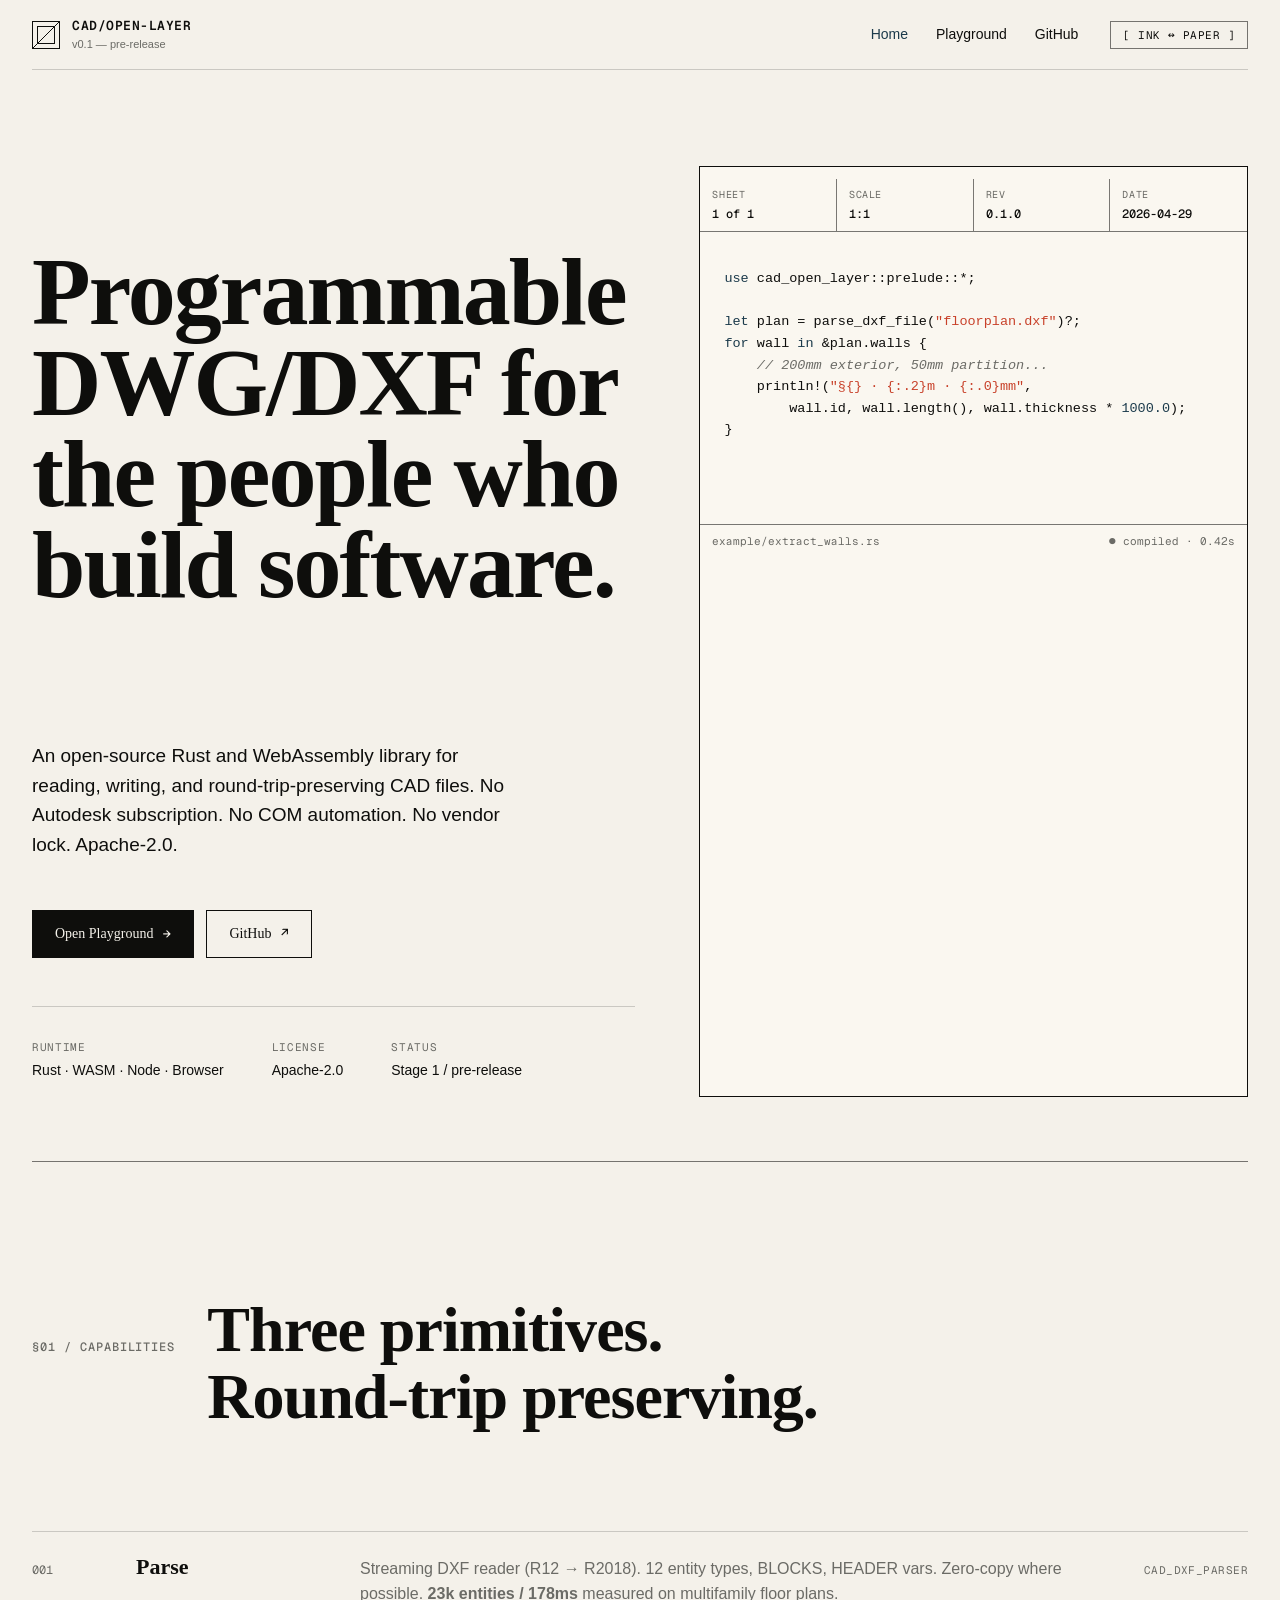
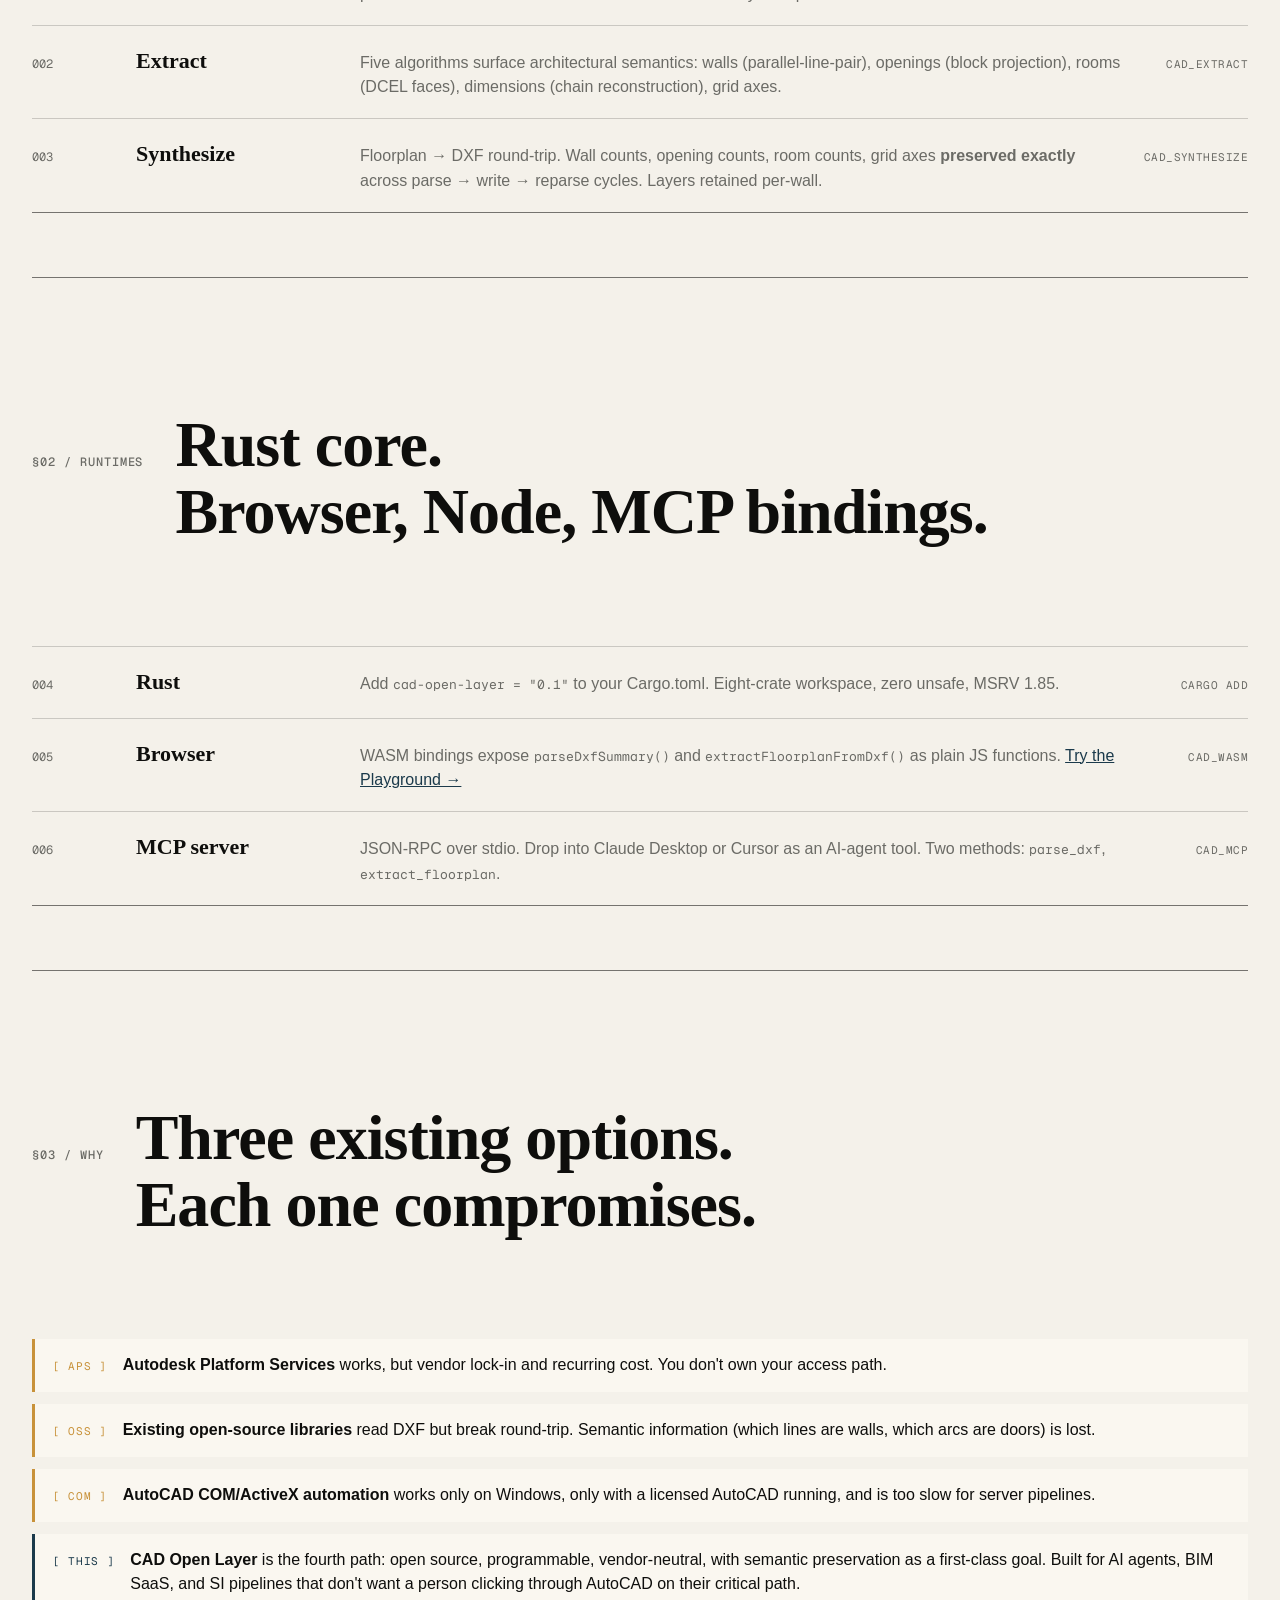
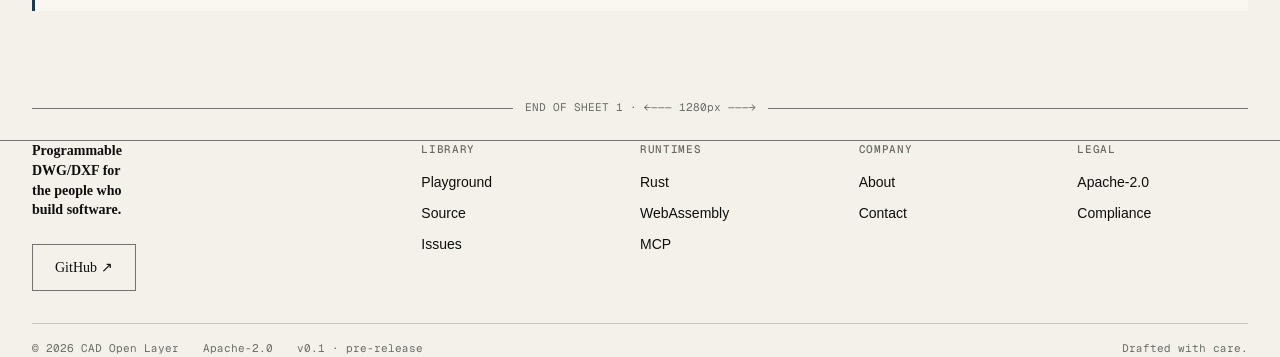
==== web/index.html @ 50a0a86c "feat(web): static landing + WASM Playground at /web Implements the design system from DESIGN.md as a" ====
<!DOCTYPE html>
<html lang="en" data-theme="paper">
<head>
<meta charset="UTF-8">
<meta name="viewport" content="width=device-width, initial-scale=1.0">
<title>CAD Open Layer — programmable DWG/DXF for the people who build software</title>
<meta name="description" content="Open-source Rust + WebAssembly library for reading, writing, and round-trip-preserving DWG/DXF CAD files. Apache-2.0.">
<meta property="og:title" content="CAD Open Layer">
<meta property="og:description" content="Programmable DWG/DXF for the people who build software. Apache-2.0.">
<link rel="preconnect" href="https://api.fontshare.com">
<link rel="preconnect" href="https://fonts.googleapis.com">
<link rel="preconnect" href="https://fonts.gstatic.com" crossorigin>
<link href="https://api.fontshare.com/v2/css?f[]=cabinet-grotesk@600,700,800&f[]=switzer@400,500,600,700&display=swap" rel="stylesheet">
<link href="https://fonts.googleapis.com/css2?family=Geist+Mono:wght@400;500;600&display=swap" rel="stylesheet">
<link rel="stylesheet" href="./assets/style.css">
<style>
.hero {
  padding: 96px 0 64px;
  display: grid;
  grid-template-columns: 1.1fr 1fr;
  gap: 64px;
}
.hero-prose { display: flex; flex-direction: column; gap: 32px; }
.hero-meta {
  display: flex;
  gap: 48px;
  align-items: baseline;
  padding-top: 32px;
  border-top: 1px solid var(--rule);
}
.hero-meta dt { font-family: 'Geist Mono'; font-size: 11px; color: var(--muted); letter-spacing: 0.06em; text-transform: uppercase; margin-bottom: 4px; }
.hero-meta dd { margin: 0; font-size: 14px; font-weight: 500; }

@media (max-width: 960px) {
  .hero { grid-template-columns: 1fr; padding: 64px 0 48px; gap: 48px; }
  .hero-meta { flex-wrap: wrap; gap: 24px; }
}
</style>
</head>
<body>

<header class="frame">
  <div class="page-header">
    <a class="brand" href="./index.html">
      <div class="brand-mark"></div>
      <div>
        <div class="brand-name">CAD/OPEN-LAYER</div>
        <div class="brand-version">v0.1 — pre-release</div>
      </div>
    </a>
    <nav class="nav-primary">
      <a href="./index.html" class="active">Home</a>
      <a href="./playground.html">Playground</a>
      <a href="https://github.com/shgkrrl0924/cad-open-layer">GitHub</a>
    </nav>
    <button class="theme-toggle" onclick="toggleTheme()" aria-label="Toggle theme">[ INK ↔ PAPER ]</button>
  </div>
</header>

<main class="frame">

  <section class="hero">
    <div class="hero-prose">
      <h1 class="display-1">
        Programmable<br>
        DWG/DXF for<br>
        the people who<br>
        build software.
      </h1>
      <p class="body-lg" style="max-width: 480px;">
        An open-source Rust and WebAssembly library for reading, writing, and round-trip-preserving CAD files. No Autodesk subscription. No COM automation. No vendor lock. Apache-2.0.
      </p>
      <div style="display: flex; gap: 12px; flex-wrap: wrap;">
        <a href="./playground.html" class="btn">Open Playground <span class="arrow">→</span></a>
        <a href="https://github.com/shgkrrl0924/cad-open-layer" class="btn btn-secondary">GitHub <span class="arrow">↗</span></a>
      </div>
      <dl class="hero-meta">
        <div><dt>RUNTIME</dt><dd>Rust · WASM · Node · Browser</dd></div>
        <div><dt>LICENSE</dt><dd>Apache-2.0</dd></div>
        <div><dt>STATUS</dt><dd>Stage 1 / pre-release</dd></div>
      </dl>
    </div>

    <div class="titleblock">
      <dl class="titleblock-header">
        <div><dt>SHEET</dt><dd>1 of 1</dd></div>
        <div><dt>SCALE</dt><dd>1:1</dd></div>
        <div><dt>REV</dt><dd>0.1.0</dd></div>
        <div><dt>DATE</dt><dd>2026-04-29</dd></div>
      </dl>
      <div class="titleblock-body">
<pre><span class="tk-kw">use</span> <span class="tk-fn">cad_open_layer</span>::prelude::*;

<span class="tk-kw">let</span> plan = <span class="tk-fn">parse_dxf_file</span>(<span class="tk-str">"floorplan.dxf"</span>)?;
<span class="tk-kw">for</span> wall <span class="tk-kw">in</span> &amp;plan.walls {
    <span class="tk-com">// 200mm exterior, 50mm partition...</span>
    <span class="tk-fn">println!</span>(<span class="tk-str">"§{} · {:.2}m · {:.0}mm"</span>,
        wall.id, wall.<span class="tk-fn">length</span>(), wall.thickness * <span class="tk-num">1000.0</span>);
}</pre>
      </div>
      <div class="titleblock-footer">
        <span>example/extract_walls.rs</span>
        <span>● compiled · 0.42s</span>
      </div>
    </div>
  </section>

  <section class="block">
    <div class="block-head">
      <span class="section-no">§01 / CAPABILITIES</span>
      <h2 class="display-2">Three primitives.<br>Round-trip preserving.</h2>
    </div>

    <div class="cap-table">
      <span class="cap-num">001</span>
      <span class="cap-title">Parse</span>
      <span class="cap-desc">Streaming DXF reader (R12 → R2018). 12 entity types, BLOCKS, HEADER vars. Zero-copy where possible. <strong>23k entities / 178ms</strong> measured on multifamily floor plans.</span>
      <span class="cap-meta">cad_dxf_parser</span>
    </div>
    <div class="cap-table">
      <span class="cap-num">002</span>
      <span class="cap-title">Extract</span>
      <span class="cap-desc">Five algorithms surface architectural semantics: walls (parallel-line-pair), openings (block projection), rooms (DCEL faces), dimensions (chain reconstruction), grid axes.</span>
      <span class="cap-meta">cad_extract</span>
    </div>
    <div class="cap-table">
      <span class="cap-num">003</span>
      <span class="cap-title">Synthesize</span>
      <span class="cap-desc">Floorplan → DXF round-trip. Wall counts, opening counts, room counts, grid axes <strong>preserved exactly</strong> across parse → write → reparse cycles. Layers retained per-wall.</span>
      <span class="cap-meta">cad_synthesize</span>
    </div>
  </section>

  <section class="block">
    <div class="block-head">
      <span class="section-no">§02 / RUNTIMES</span>
      <h2 class="display-2">Rust core.<br>Browser, Node, MCP bindings.</h2>
    </div>

    <div class="cap-table">
      <span class="cap-num">004</span>
      <span class="cap-title">Rust</span>
      <span class="cap-desc">Add <code class="mono" style="font-size: 13px;">cad-open-layer = "0.1"</code> to your Cargo.toml. Eight-crate workspace, zero unsafe, MSRV 1.85.</span>
      <span class="cap-meta">cargo add</span>
    </div>
    <div class="cap-table">
      <span class="cap-num">005</span>
      <span class="cap-title">Browser</span>
      <span class="cap-desc">WASM bindings expose <code class="mono" style="font-size: 13px;">parseDxfSummary()</code> and <code class="mono" style="font-size: 13px;">extractFloorplanFromDxf()</code> as plain JS functions. <a href="./playground.html" style="color: var(--accent);">Try the Playground →</a></span>
      <span class="cap-meta">cad_wasm</span>
    </div>
    <div class="cap-table">
      <span class="cap-num">006</span>
      <span class="cap-title">MCP server</span>
      <span class="cap-desc">JSON-RPC over stdio. Drop into Claude Desktop or Cursor as an AI-agent tool. Two methods: <code class="mono" style="font-size: 13px;">parse_dxf</code>, <code class="mono" style="font-size: 13px;">extract_floorplan</code>.</span>
      <span class="cap-meta">cad_mcp</span>
    </div>
  </section>

  <section class="block">
    <div class="block-head">
      <span class="section-no">§03 / WHY</span>
      <h2 class="display-2">Three existing options.<br>Each one compromises.</h2>
    </div>

    <div class="alerts">
      <div class="alert alert-warn">
        <span class="alert-icon">[ APS ]</span>
        <div>
          <strong>Autodesk Platform Services</strong> works, but vendor lock-in and recurring cost. You don't own your access path.
        </div>
      </div>
      <div class="alert alert-warn">
        <span class="alert-icon">[ OSS ]</span>
        <div>
          <strong>Existing open-source libraries</strong> read DXF but break round-trip. Semantic information (which lines are walls, which arcs are doors) is lost.
        </div>
      </div>
      <div class="alert alert-warn">
        <span class="alert-icon">[ COM ]</span>
        <div>
          <strong>AutoCAD COM/ActiveX automation</strong> works only on Windows, only with a licensed AutoCAD running, and is too slow for server pipelines.
        </div>
      </div>
      <div class="alert alert-info">
        <span class="alert-icon">[ THIS ]</span>
        <div>
          <strong>CAD Open Layer</strong> is the fourth path: open source, programmable, vendor-neutral, with semantic preservation as a first-class goal. Built for AI agents, BIM SaaS, and SI pipelines that don't want a person clicking through AutoCAD on their critical path.
        </div>
      </div>
    </div>
  </section>

  <div class="dim-line"><span>END OF SHEET 1 · ←——— 1280px ———→</span></div>

</main>

<footer class="frame">
  <div class="foot-grid">
    <div>
      <div class="foot-tag">Programmable<br>DWG/DXF for<br>the people who<br>build software.</div>
      <div style="margin-top: 24px; display: flex; gap: 12px;">
        <a href="https://github.com/shgkrrl0924/cad-open-layer" class="btn btn-ghost">GitHub ↗</a>
      </div>
    </div>
    <div class="foot-col">
      <h4>LIBRARY</h4>
      <ul>
        <li><a href="./playground.html">Playground</a></li>
        <li><a href="https://github.com/shgkrrl0924/cad-open-layer">Source</a></li>
        <li><a href="https://github.com/shgkrrl0924/cad-open-layer/issues">Issues</a></li>
      </ul>
    </div>
    <div class="foot-col">
      <h4>RUNTIMES</h4>
      <ul>
        <li><a href="https://github.com/shgkrrl0924/cad-open-layer/tree/main/crates/cad-dxf-parser">Rust</a></li>
        <li><a href="https://github.com/shgkrrl0924/cad-open-layer/tree/main/crates/cad-wasm">WebAssembly</a></li>
        <li><a href="https://github.com/shgkrrl0924/cad-open-layer/tree/main/crates/cad-mcp">MCP</a></li>
      </ul>
    </div>
    <div class="foot-col">
      <h4>COMPANY</h4>
      <ul>
        <li><a href="#">About</a></li>
        <li><a href="#">Contact</a></li>
      </ul>
    </div>
    <div class="foot-col">
      <h4>LEGAL</h4>
      <ul>
        <li><a href="https://github.com/shgkrrl0924/cad-open-layer/blob/main/LICENSE">Apache-2.0</a></li>
        <li><a href="https://github.com/shgkrrl0924/cad-open-layer/tree/main/legal-package">Compliance</a></li>
      </ul>
    </div>
  </div>
  <div class="foot-meta">
    <span>© 2026 CAD Open Layer</span>
    <span>Apache-2.0</span>
    <span>v0.1 · pre-release</span>
    <span style="margin-left: auto;">Drafted with care.</span>
  </div>
</footer>

<script>
function toggleTheme() {
  const root = document.documentElement;
  const next = root.dataset.theme === "ink" ? "paper" : "ink";
  root.dataset.theme = next;
  document.querySelector(".theme-toggle").textContent = next === "ink" ? "[ PAPER ]" : "[ INK ]";
  try { localStorage.setItem("theme", next); } catch (e) {}
}
(function () {
  try {
    const saved = localStorage.getItem("theme");
    if (saved) document.documentElement.dataset.theme = saved;
  } catch (e) {}
})();
</script>

</body>
</html>
---- web/assets/style.css ----
/* CAD Open Layer — drafting-paper brutalism design system.
   See DESIGN.md in repo root for the canonical reference. */

:root[data-theme="paper"] {
  --ink: #0E0E0C;
  --paper: #F4F1EA;
  --prussian: #1B3A4B;
  --minium: #C8412A;
  --graphite: #6B6B66;
  --patina: #9FB8A8;
  --onionskin: #E8DFC8;
  --rule: rgba(14, 14, 12, 0.18);
  --rule-strong: rgba(14, 14, 12, 0.55);
  --bg: var(--paper);
  --fg: var(--ink);
  --muted: var(--graphite);
  --accent: var(--prussian);
  --warn: var(--minium);
  --surface: #FAF7F0;
  --hover: var(--onionskin);
}
:root[data-theme="ink"] {
  --ink: #F4F1EA;
  --paper: #0E0E0C;
  --prussian: #6FA8C0;
  --minium: #E36F58;
  --graphite: #8E8E8A;
  --patina: #9FB8A8;
  --onionskin: #1A1A18;
  --rule: rgba(244, 241, 234, 0.14);
  --rule-strong: rgba(244, 241, 234, 0.4);
  --bg: var(--paper);
  --fg: var(--ink);
  --muted: var(--graphite);
  --accent: var(--prussian);
  --warn: var(--minium);
  --surface: #141412;
  --hover: var(--onionskin);
}

* { box-sizing: border-box; }
html { font-size: 16px; }
body {
  margin: 0;
  background: var(--bg);
  color: var(--fg);
  font-family: 'Switzer', -apple-system, sans-serif;
  font-weight: 400;
  line-height: 1.55;
  font-feature-settings: "ss01", "tnum";
  -webkit-font-smoothing: antialiased;
  text-rendering: optimizeLegibility;
}

/* Type system */
.display-1 { font-family: 'Cabinet Grotesk'; font-weight: 800; font-size: clamp(48px, 7.5vw, 96px); line-height: 0.95; letter-spacing: -0.02em; }
.display-2 { font-family: 'Cabinet Grotesk'; font-weight: 700; font-size: clamp(36px, 5vw, 64px); line-height: 1.05; letter-spacing: -0.015em; }
.h1 { font-family: 'Cabinet Grotesk'; font-weight: 600; font-size: 36px; line-height: 1.15; letter-spacing: -0.01em; }
.h2 { font-family: 'Cabinet Grotesk'; font-weight: 600; font-size: 24px; line-height: 1.2; }
.body-lg { font-size: 19px; line-height: 1.55; }
.caption { font-weight: 500; font-size: 13px; letter-spacing: 0.02em; }
.mono { font-family: 'Geist Mono', ui-monospace, monospace; font-feature-settings: "ss02", "tnum"; }
.section-no { font-family: 'Geist Mono'; font-size: 12px; font-weight: 500; color: var(--muted); letter-spacing: 0.08em; text-transform: uppercase; }

/* Layout */
.frame { max-width: 1280px; margin: 0 auto; padding: 0 32px; }
.rule { border-top: 1px solid var(--rule); margin: 0; }

/* Page header */
.page-header {
  display: grid;
  grid-template-columns: 1fr auto auto;
  align-items: center;
  padding: 16px 0;
  gap: 32px;
  border-bottom: 1px solid var(--rule);
}
.brand { display: flex; align-items: center; gap: 12px; text-decoration: none; color: inherit; }
.brand-mark {
  width: 28px; height: 28px;
  border: 1.5px solid var(--ink);
  position: relative;
}
.brand-mark::before {
  content: "";
  position: absolute;
  inset: 4px;
  border: 1px solid var(--ink);
}
.brand-mark::after {
  content: "";
  position: absolute;
  inset: 0;
  background: linear-gradient(135deg, transparent 49.5%, var(--ink) 49.5%, var(--ink) 50.5%, transparent 50.5%);
}
.brand-name { font-family: 'Geist Mono'; font-size: 13px; font-weight: 600; letter-spacing: 0.04em; }
.brand-version { font-size: 11px; color: var(--muted); }

nav.nav-primary { display: flex; gap: 28px; }
nav.nav-primary a { color: var(--fg); text-decoration: none; font-size: 14px; font-weight: 500; }
nav.nav-primary a:hover { color: var(--accent); }
nav.nav-primary a.active { color: var(--accent); }

.theme-toggle {
  background: none;
  border: 1px solid var(--rule-strong);
  padding: 6px 12px;
  font-family: 'Geist Mono';
  font-size: 11px;
  cursor: pointer;
  color: var(--fg);
  letter-spacing: 0.04em;
}
.theme-toggle:hover { background: var(--hover); }

/* Buttons */
.btn {
  display: inline-flex;
  align-items: center;
  gap: 10px;
  font-family: 'Switzer';
  font-weight: 500;
  font-size: 14px;
  padding: 12px 22px;
  border: 1.5px solid var(--ink);
  background: var(--ink);
  color: var(--paper);
  text-decoration: none;
  cursor: pointer;
  transition: 0.12s ease all;
}
.btn:hover { background: var(--accent); border-color: var(--accent); color: var(--paper); }
.btn-secondary { background: transparent; color: var(--ink); }
.btn-secondary:hover { background: var(--ink); color: var(--paper); }
.btn-ghost { background: transparent; color: var(--fg); border: 1px solid var(--rule-strong); }
.btn-ghost:hover { background: var(--hover); border-color: var(--ink); }
.btn .arrow { font-family: 'Geist Mono'; font-size: 13px; }

/* Title block (drafting frame) */
.titleblock {
  border: 1.5px solid var(--ink);
  background: var(--surface);
  font-family: 'Geist Mono';
  font-size: 12px;
  display: grid;
  grid-template-rows: auto auto 1fr auto;
}
.titleblock-header {
  display: grid;
  grid-template-columns: repeat(4, 1fr);
  border-bottom: 1px solid var(--rule-strong);
}
.titleblock-header > div {
  padding: 8px 12px;
  border-right: 1px solid var(--rule-strong);
}
.titleblock-header > div:last-child { border-right: none; }
.titleblock-header dt { color: var(--muted); font-size: 10px; letter-spacing: 0.06em; text-transform: uppercase; margin: 0 0 2px; }
.titleblock-header dd { margin: 0; font-weight: 500; color: var(--fg); }
.titleblock-body { padding: 24px; min-height: 280px; }
.titleblock-body pre { margin: 0; font-size: 13.5px; line-height: 1.6; color: var(--fg); white-space: pre; overflow-x: auto; }
.titleblock-footer {
  padding: 8px 12px;
  border-top: 1px solid var(--rule-strong);
  display: flex;
  justify-content: space-between;
  color: var(--muted);
  font-size: 11px;
}

/* Code highlighting */
.tk-kw { color: var(--accent); font-weight: 500; }
.tk-fn { color: var(--ink); font-weight: 500; }
.tk-str { color: var(--minium); }
.tk-num { color: var(--accent); }
.tk-com { color: var(--muted); font-style: italic; }

/* Section block */
section.block { padding: 80px 0 64px; border-top: 1px solid var(--rule-strong); }
.block-head {
  display: grid;
  grid-template-columns: auto 1fr;
  gap: 32px;
  align-items: baseline;
  margin-bottom: 48px;
}
.block-head .section-no { white-space: nowrap; }

/* Capability table */
.cap-table {
  display: grid;
  grid-template-columns: 80px 200px 1fr auto;
  gap: 24px;
  padding: 18px 0;
  border-top: 1px solid var(--rule);
  align-items: baseline;
}
.cap-table:first-of-type { border-top: 1px solid var(--rule-strong); }
.cap-table:last-of-type { border-bottom: 1px solid var(--rule-strong); }
.cap-num { font-family: 'Geist Mono'; font-size: 12px; color: var(--muted); }
.cap-title { font-family: 'Cabinet Grotesk'; font-weight: 600; font-size: 22px; }
.cap-desc { color: var(--muted); }
.cap-meta { font-family: 'Geist Mono'; font-size: 11px; color: var(--muted); letter-spacing: 0.04em; text-transform: uppercase; }

/* Alerts */
.alerts { display: grid; gap: 12px; margin-top: 16px; }
.alert {
  display: grid;
  grid-template-columns: auto 1fr;
  gap: 16px;
  align-items: baseline;
  padding: 14px 18px;
  border-left: 3px solid;
  background: var(--surface);
}
.alert-icon { font-family: 'Geist Mono'; font-size: 11px; letter-spacing: 0.06em; }
.alert-success { border-color: var(--patina); }
.alert-warn { border-color: #C8923A; }
.alert-error { border-color: var(--minium); }
.alert-info { border-color: var(--accent); }
.alert-success .alert-icon { color: var(--patina); }
.alert-warn .alert-icon { color: #C8923A; }
.alert-error .alert-icon { color: var(--minium); }
.alert-info .alert-icon { color: var(--accent); }

/* Footer */
footer { padding: 64px 0 48px; border-top: 1px solid var(--rule-strong); margin-top: 96px; }
.foot-grid { display: grid; grid-template-columns: 2fr repeat(4, 1fr); gap: 48px; }
.foot-col h4 { font-family: 'Geist Mono'; font-size: 11px; color: var(--muted); letter-spacing: 0.06em; text-transform: uppercase; margin: 0 0 12px; font-weight: 500; }
.foot-col ul { list-style: none; padding: 0; margin: 0; display: grid; gap: 6px; }
.foot-col a { color: var(--fg); text-decoration: none; font-size: 14px; }
.foot-col a:hover { color: var(--accent); }
.foot-tag { font-family: 'Cabinet Grotesk'; font-weight: 600; font-size: 14px; max-width: 360px; line-height: 1.4; }
.foot-meta {
  display: flex;
  gap: 24px;
  margin-top: 32px;
  padding-top: 16px;
  border-top: 1px solid var(--rule);
  font-family: 'Geist Mono';
  font-size: 11px;
  color: var(--muted);
}

/* Dim line section break */
.dim-line {
  position: relative;
  padding: 24px 0;
  color: var(--muted);
  font-family: 'Geist Mono';
  font-size: 11px;
  text-align: center;
}
.dim-line::before, .dim-line::after {
  content: "";
  position: absolute;
  top: 50%;
  height: 1px;
  background: var(--rule-strong);
}
.dim-line::before { left: 0; right: 50%; margin-right: 60px; }
.dim-line::after { left: 50%; right: 0; margin-left: 60px; }
.dim-line span { padding: 0 12px; background: var(--bg); position: relative; z-index: 1; }

/* Responsive */
@media (max-width: 960px) {
  .frame { padding: 0 16px; }
  nav.nav-primary { display: none; }
  .cap-table { grid-template-columns: 1fr; gap: 8px; }
  .foot-grid { grid-template-columns: 1fr 1fr; }
}
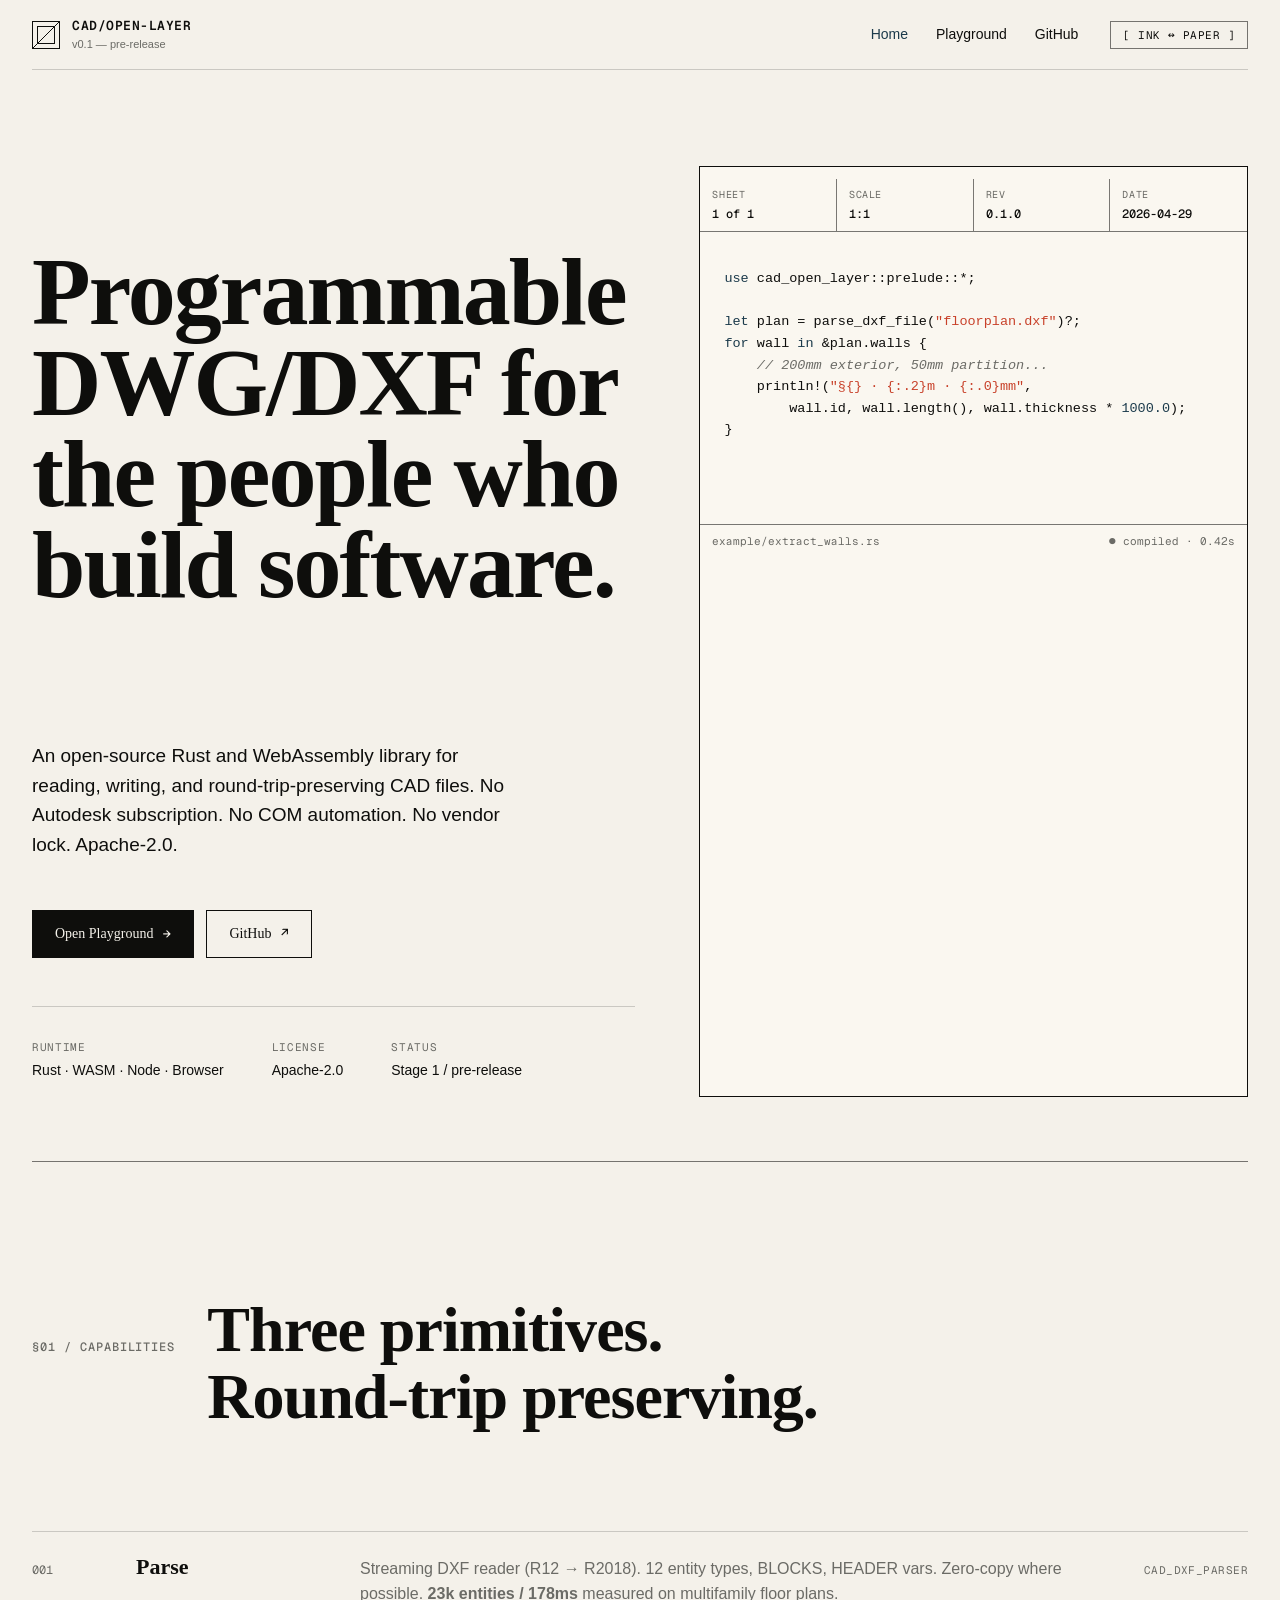
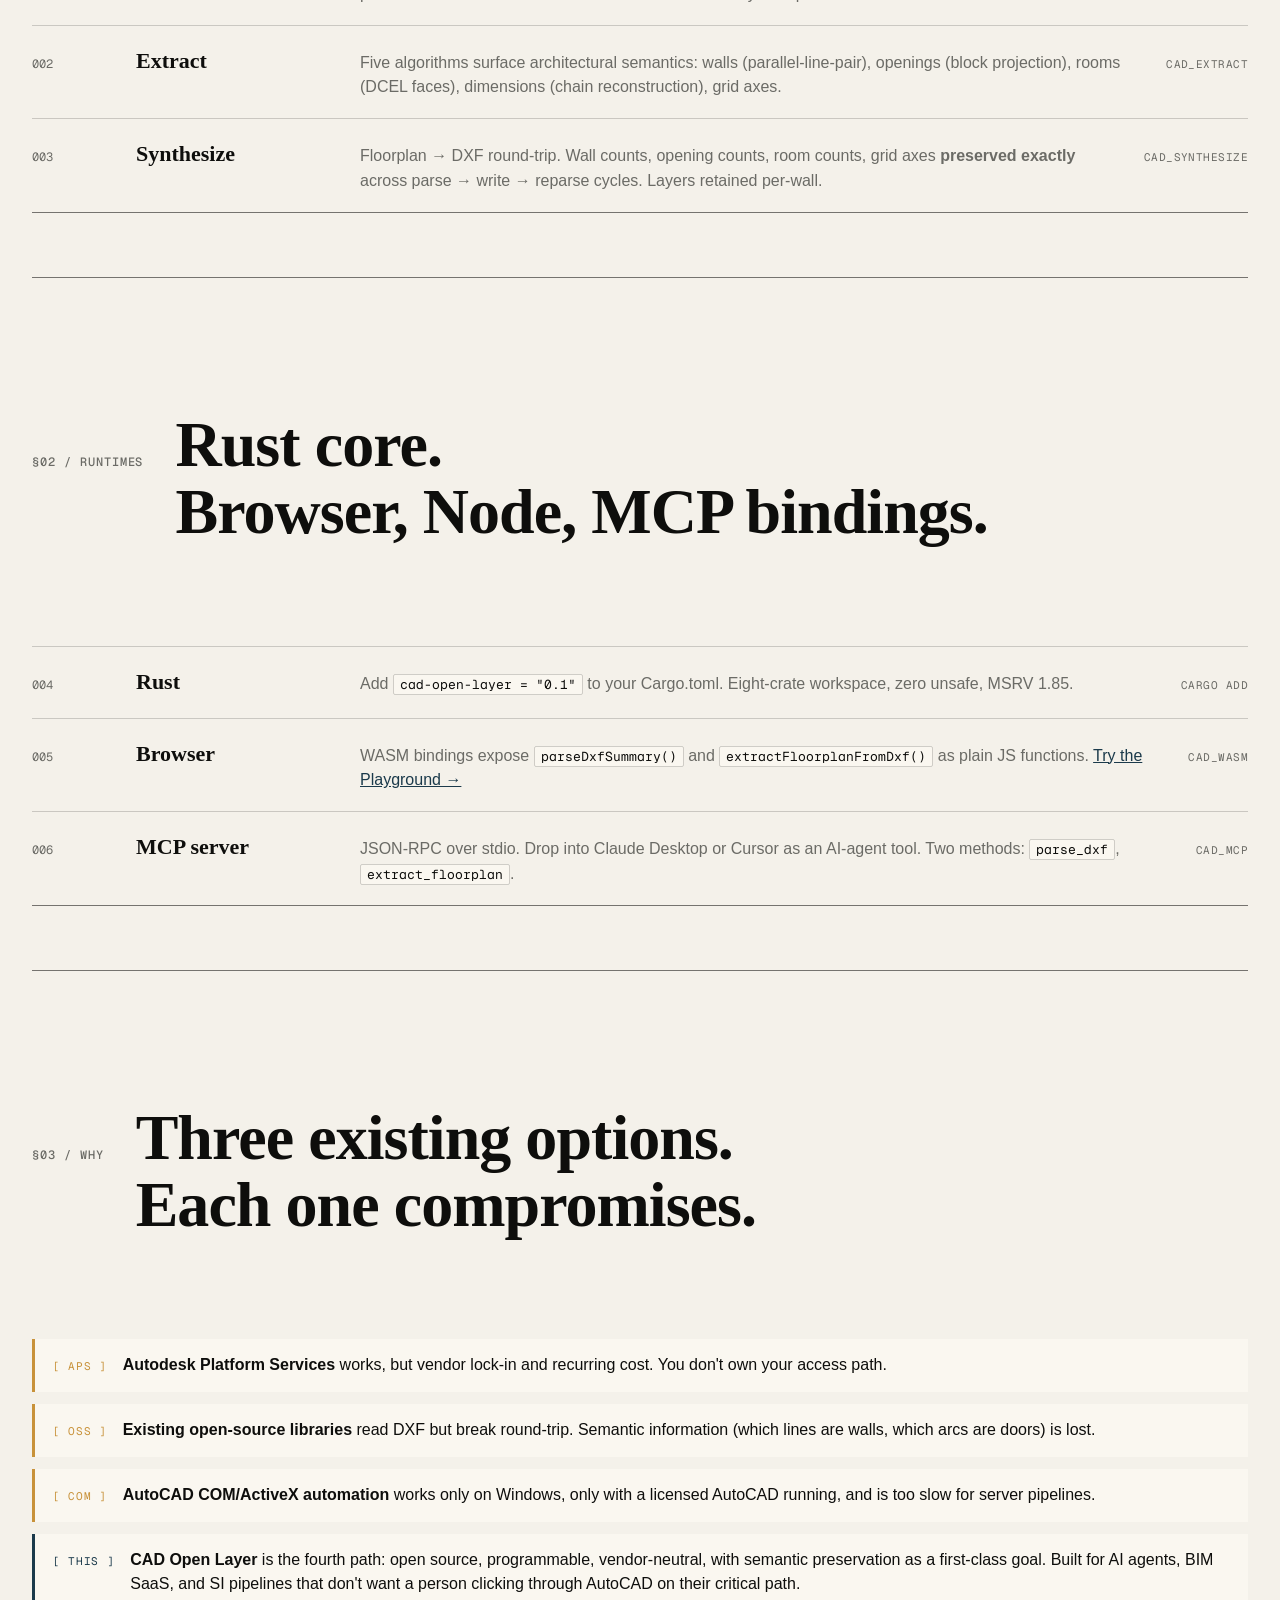
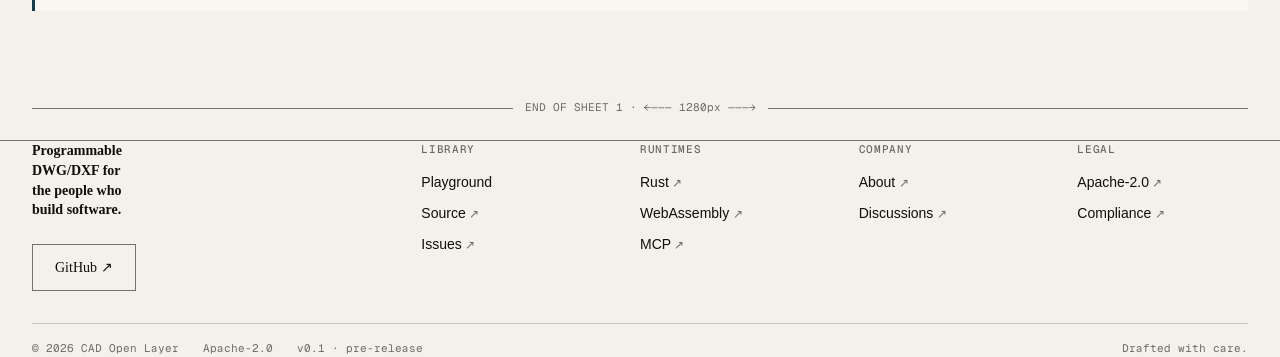
==== commit 501e9bec: "fix(web): wall click hit area, dead links, inline code styling User reported "lots of features don't" ====
--- a/web/index.html
+++ b/web/index.html
@@ -222,8 +222,8 @@
     <div class="foot-col">
       <h4>COMPANY</h4>
       <ul>
-        <li><a href="#">About</a></li>
-        <li><a href="#">Contact</a></li>
+        <li><a href="https://github.com/shgkrrl0924/cad-open-layer/blob/main/README.md">About</a></li>
+        <li><a href="https://github.com/shgkrrl0924/cad-open-layer/discussions">Discussions</a></li>
       </ul>
     </div>
     <div class="foot-col">
--- a/web/assets/style.css
+++ b/web/assets/style.css
@@ -113,6 +113,25 @@
 }
 .theme-toggle:hover { background: var(--hover); }
 
+/* Inline code */
+code {
+  font-family: 'Geist Mono', ui-monospace, monospace;
+  font-size: 0.92em;
+  background: var(--surface);
+  border: 1px solid var(--rule);
+  padding: 1px 6px;
+  border-radius: 2px;
+  color: var(--fg);
+}
+
+/* External link affordance — only in footer columns where users need the cue.
+   Nav and inline links elsewhere have their own visual context. */
+.foot-col a[href^="http"]::after {
+  content: " ↗";
+  font-size: 0.85em;
+  color: var(--muted);
+}
+
 /* Buttons */
 .btn {
   display: inline-flex;
